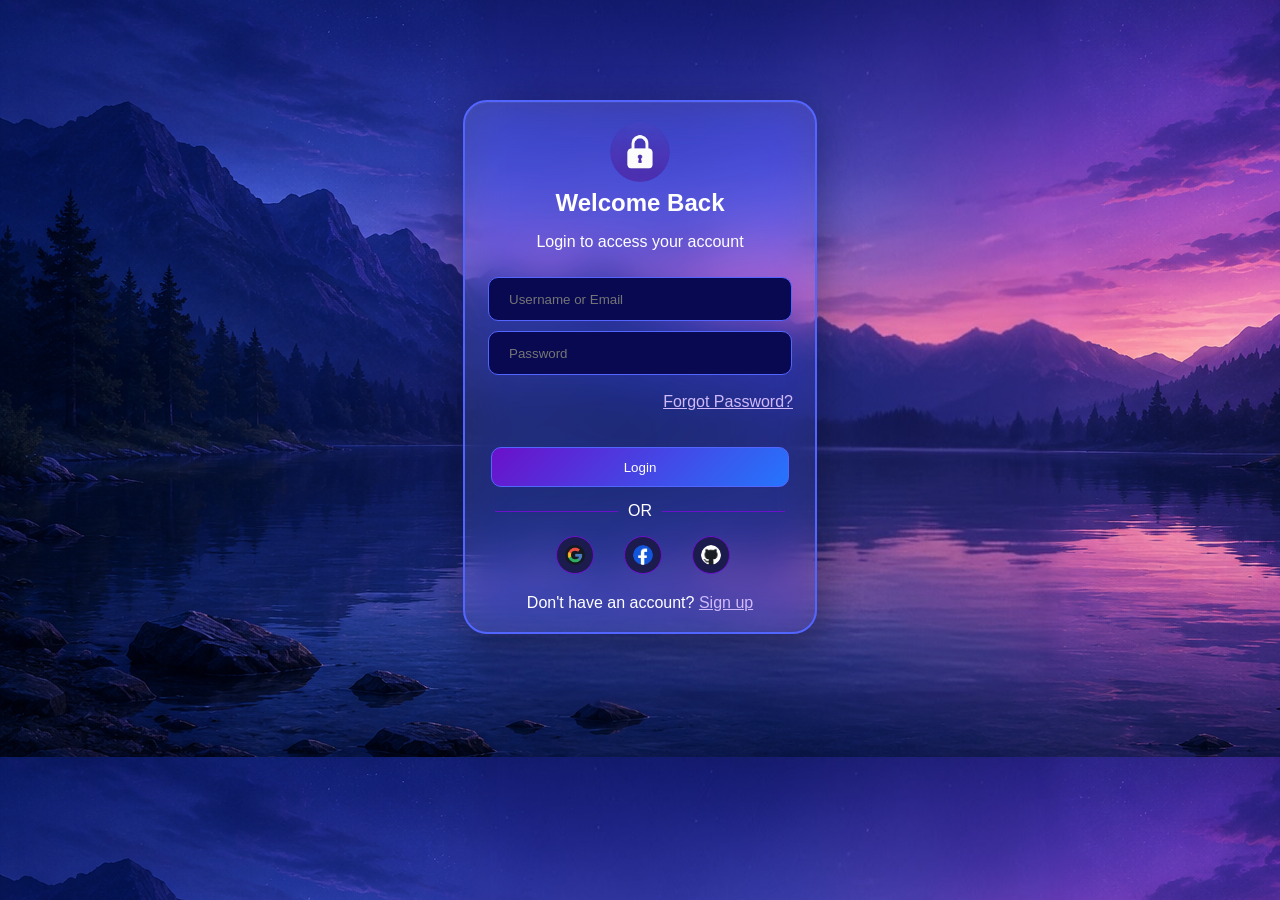
==== index.html @ 48d197cf "html file name changed" ====
<!DOCTYPE html>
<html lang="en">
<head>
    <meta charset="UTF-8">
    <meta name="viewport" content="width=device-width, initial-scale=1.0">
    <title>Document</title>
    <link rel="stylesheet" href="login.css">
</head>
<body>
    <div class="d1">
        <form action="">
            <img class="img1" src="lock.png" alt="">
            <h2>Welcome Back</h2>
            <p>Login to access your account</p>
            <input class="inp" type="text" placeholder="Username or Email" required>
            <input class="inp2" type="password" placeholder="Password" required>
            <br>
            <br>
            <a href="" class="a1">Forgot Password?</a>
            <br>
            <br>
            <button type="submit" class="a2">Login</button>
        </form>
        <div class="hr-text">
            <hr>
            <span>OR</span>
            <hr>
        </div>
        <ul>
            <li>
                <a href="">
                    <img src="colourful-google-logo-in-dark-background-free-vector.jpg" alt="">
                </a>
            </li>
            <li>
                <a href=""><img src="images (2).png" alt=""></a>
            </li>
            <li>
                <a href=""><img src="images.png" alt=""></a>
            </li>
        </ul>
        <span>Don't have an account?</span>
        <a class="a3" href="signup.html">Sign up</a>
    </div>
</body>
</html>
---- login.css ----
body{
    background-image: url(Login-background.png);
    margin: 0;
    text-align: center;
    font-family: sans-serif;
    color: white;
}

.d1{
    border: 2px solid rgb(83, 101, 255);
    border-radius: 24px;

    display: inline-block;

    height: auto;
    min-height: 530px;

    width: 90;
    max-width: 350px;

    margin-top: 100px;

    background: linear-gradient(
        135deg, 
        rgba(255, 255, 255, 0.12),
        rgba(255, 255, 255, 0.04)
    );

    backdrop-filter: blur(22px) saturate(140%);
    -webkit-backdrop-filter: blur(22px) saturate(140%);

    box-shadow: 0 10px 40px rgba(0, 0, 0, 0.35), inset 0 1px 1px rgba(255, 255, 255, 0.06);
}

.img1{
    height: 60px;
    width: 60px;
    margin-top: 20px;
    border-radius: 50%;
}

.d1 h2{
    margin: 3px 0px 0px 0px;
}

.a1{
    color:rgb(208, 186, 252);
    display: flex;
    justify-content: end;
    margin: 0px 22px 0px 0px;
}

.a1:hover{
    color: rgb(183, 76, 213);
}
.a2{
    color: white;
    background: linear-gradient(135deg, #6a11cb, #2575fc);
    text-decoration: none;
    border: 1px solid rgb(83, 101, 255);
    display: inline-flex;
    justify-content: center;
    align-items: center;
    border-radius: 10px;
    width: 85%;
    height: 40px;

}

.a2:hover{
    color: white;
    background: linear-gradient(135deg, #5504ac, #0548bc);
    transform: scale(1.02);
}

.inp{
    margin-top: 10px;
    background-color: rgb(9, 9, 82);
    color: white;
    border: 1px solid rgb(83, 101, 255);
    border-radius: 10px;
    height: 40px;
    width: 80%;
    padding-left: 20px;
}

.inp2{
    margin-top: 10px;
    background-color: rgb(9, 9, 82);
    color: white;
    border: 1px solid rgb(83, 101, 255);
    border-radius: 10px;
    height: 40px;
    width: 80%;
    padding-left: 20px;
}

.hr-text{
    display: flex;
    align-items: center;
    gap: 10px;
    margin: 15px 30px 0px 30px;
}

.hr-text hr{
    flex: 1;
    border: none;
    border-top: 1px solid #6a11cb;
}

.hr-text span{
    column-gap: white;
}

ul{
    list-style: none;
    display: flex;
    flex-wrap: wrap;
    justify-content: center;
    gap: 30px;
    margin-right: 35px;
}

ul img{
    height: 20px;
    width: 20px;
    border-radius: 50%;
    border: 1px solid #6a11cb;
    padding: 8px;
    background-color: rgb(27, 27, 77);
}

ul img:hover{
    transform: scale(1.09);
    background-color: rgb(44, 44, 85);
}

.a3{
    color:rgb(208, 186, 252);
}

.a3:hover{
    color: rgb(183, 76, 213);
}
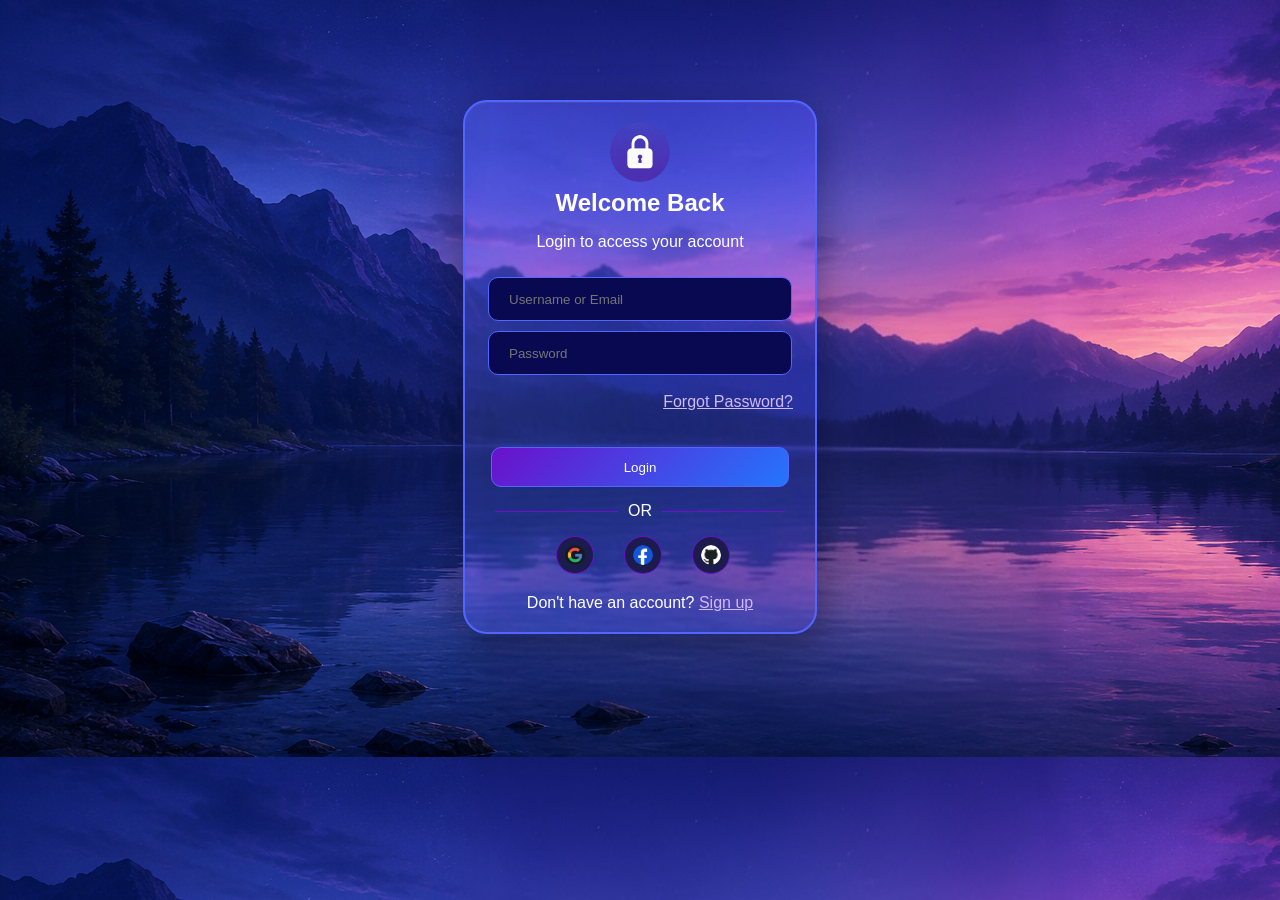
==== commit 8617a66f: "base page created" ====
--- a/index.html
+++ b/index.html
@@ -4,11 +4,11 @@
     <meta charset="UTF-8">
     <meta name="viewport" content="width=device-width, initial-scale=1.0">
     <title>Document</title>
-    <link rel="stylesheet" href="login.css">
+    <link rel="stylesheet" href="style.css">
 </head>
 <body>
     <div class="d1">
-        <form action="">
+        <form action="main.html">
             <img class="img1" src="lock.png" alt="">
             <h2>Welcome Back</h2>
             <p>Login to access your account</p>
--- a/style.css
+++ b/style.css
@@ -0,0 +1,144 @@
+body{
+    background-image: url(Login-background.png);
+    margin: 0;
+    text-align: center;
+    font-family: sans-serif;
+    color: white;
+}
+
+.d1{
+    border: 2px solid rgb(83, 101, 255);
+    border-radius: 24px;
+
+    display: inline-block;
+
+    height: auto;
+    min-height: 530px;
+
+    width: 90%;
+    max-width: 350px;
+
+    margin-top: 100px;
+
+    background: linear-gradient(
+        135deg, 
+        rgba(255, 255, 255, 0.12),
+        rgba(255, 255, 255, 0.04)
+    );
+
+    backdrop-filter: blur(1px) saturate(140%);
+    -webkit-backdrop-filter: blur(22px) saturate(140%);
+
+    box-shadow: 0 10px 40px rgba(0, 0, 0, 0.35), inset 0 1px 1px rgba(255, 255, 255, 0.06);
+}
+
+.img1{
+    height: 60px;
+    width: 60px;
+    margin-top: 20px;
+    border-radius: 50%;
+}
+
+.d1 h2{
+    margin: 3px 0px 0px 0px;
+}
+
+.a1{
+    color:rgb(208, 186, 252);
+    display: flex;
+    justify-content: end;
+    margin: 0px 22px 0px 0px;
+}
+
+.a1:hover{
+    color: rgb(183, 76, 213);
+}
+.a2{
+    color: white;
+    background: linear-gradient(135deg, #6a11cb, #2575fc);
+    text-decoration: none;
+    border: 1px solid rgb(83, 101, 255);
+    display: inline-flex;
+    justify-content: center;
+    align-items: center;
+    border-radius: 10px;
+    width: 85%;
+    height: 40px;
+
+}
+
+.a2:hover{
+    color: white;
+    background: linear-gradient(135deg, #5504ac, #0548bc);
+    transform: scale(1.02);
+}
+
+.inp{
+    margin-top: 10px;
+    background-color: rgb(9, 9, 82);
+    color: white;
+    border: 1px solid rgb(83, 101, 255);
+    border-radius: 10px;
+    height: 40px;
+    width: 80%;
+    padding-left: 20px;
+}
+
+.inp2{
+    margin-top: 10px;
+    background-color: rgb(9, 9, 82);
+    color: white;
+    border: 1px solid rgb(83, 101, 255);
+    border-radius: 10px;
+    height: 40px;
+    width: 80%;
+    padding-left: 20px;
+}
+
+.hr-text{
+    display: flex;
+    align-items: center;
+    gap: 10px;
+    margin: 15px 30px 0px 30px;
+}
+
+.hr-text hr{
+    flex: 1;
+    border: none;
+    border-top: 1px solid #6a11cb;
+}
+
+.hr-text span{
+    column-gap: white;
+}
+
+ul{
+    list-style: none;
+    display: flex;
+    flex-wrap: wrap;
+    justify-content: center;
+    gap: 30px;
+    margin-right: 35px;
+}
+
+ul img{
+    height: 20px;
+    width: 20px;
+    border-radius: 50%;
+    border: 1px solid #6a11cb;
+    padding: 8px;
+    background-color: rgb(27, 27, 77);
+}
+
+ul img:hover{
+    transform: scale(1.09);
+    background-color: rgb(44, 44, 85);
+}
+
+.a3{
+    color:rgb(208, 186, 252);
+}
+
+.a3:hover{
+    color: rgb(183, 76, 213);
+}
